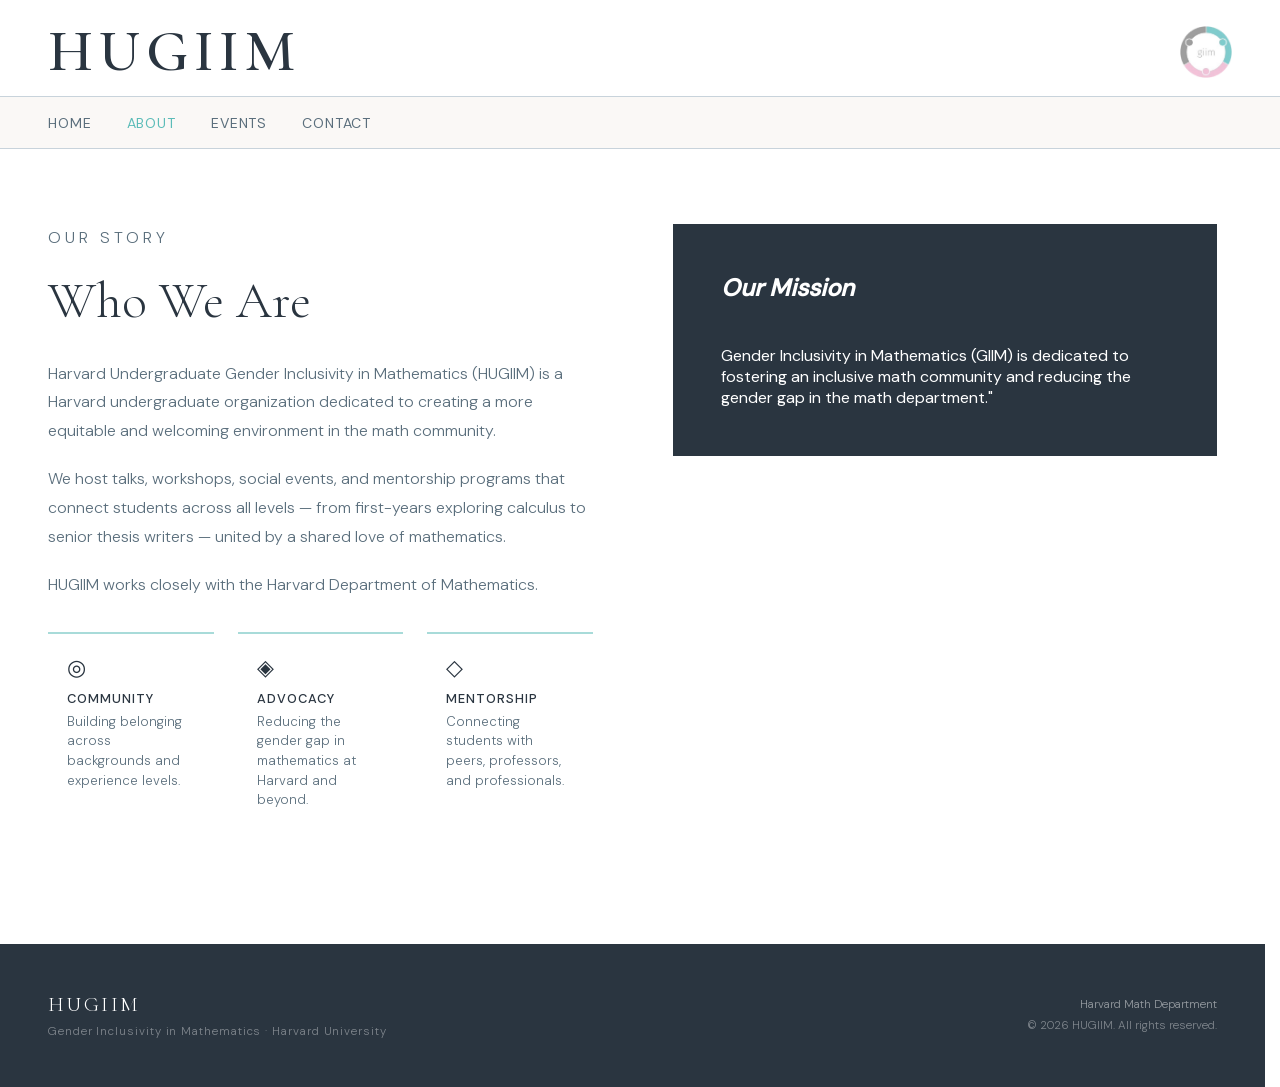
==== about.html @ d1ba58f4 "Initial commit: HUGIIM static site (pages, styles, fonts, images) Made-with: Cursor" ====
<!DOCTYPE html>
<html lang="en">
<head>
<meta charset="UTF-8">
<meta name="viewport" content="width=device-width, initial-scale=1.0">
<title>About — GIIM</title>
<link rel="preload" href="fonts/dm-sans.woff2" as="font" type="font/woff2" crossorigin>
<link rel="preload" href="fonts/cormorant-garamond.woff2" as="font" type="font/woff2" crossorigin>
<link rel="preload" href="fonts/cormorant-garamond-italic.woff2" as="font" type="font/woff2" crossorigin>
<link rel="preload" href="images/logo.png" as="image" type="image/png">
<link rel="icon" href="images/favicon.png" type="image/png" sizes="32x32">
<link rel="apple-touch-icon" href="images/logo.png">
<link rel="stylesheet" href="styles.css">
</head>
<body>

<header class="site-header">
  <div class="site-header-inner">
    <div class="header-top">
      <a href="giim.html" class="header-wordmark">HUGIIM</a>
      <a href="giim.html" class="header-logo" aria-label="HUGIIM home">
        <img src="images/logo.png" alt="" width="225" height="225" decoding="async">
      </a>
    </div>
    <nav class="header-nav" aria-label="Main">
      <ul class="nav-links">
        <li><a href="giim.html">Home</a></li>
        <li><a href="about.html" aria-current="page">About</a></li>
        <li><a href="schedule.html">Events</a></li>
        <li><a href="contact.html">Contact</a></li>
      </ul>
    </nav>
  </div>
</header>

<main class="page-main">
<section class="about" id="about">
  <div class="about-text">
    <p class="section-label">Our Story</p>
    <h2 class="section-title">Who We Are</h2>
    <p>Harvard Undergraduate Gender Inclusivity in Mathematics (HUGIIM) is a Harvard undergraduate organization dedicated to creating a more equitable and welcoming environment in the math community.</p>
    <p>We host talks, workshops, social events, and mentorship programs that connect students across all levels — from first-years exploring calculus to senior thesis writers — united by a shared love of mathematics.</p>
    <p>HUGIIM works closely with the Harvard Department of Mathematics.</p>
    <div class="pillars">
      <div class="pillar">
        <div class="pillar-icon">◎</div>
        <h4>Community</h4>
        <p>Building belonging across backgrounds and experience levels.</p>
      </div>
      <div class="pillar">
        <div class="pillar-icon">◈</div>
        <h4>Advocacy</h4>
        <p>Reducing the gender gap in mathematics at Harvard and beyond.</p>
      </div>
      <div class="pillar">
        <div class="pillar-icon">◇</div>
        <h4>Mentorship</h4>
        <p>Connecting students with peers, professors, and professionals.</p>
      </div>
    </div>
  </div>

  <div class="mission-card">
    <h2 style="color:white;"><i>Our Mission</i></h2>
    <br>
    <br>
    Gender Inclusivity in Mathematics (GIIM) is dedicated to fostering an inclusive math community and reducing the gender gap in the math department."
  </div>
</section>
</main>

<footer>
  <div class="footer-left">
    <div class="footer-wordmark">HUGIIM</div>
    <div class="footer-sub">Gender Inclusivity in Mathematics · Harvard University</div>
  </div>
  <div class="footer-right">
    <a href="https://www.math.harvard.edu" target="_blank">Harvard Math Department</a><br>
    <span>© 2026 HUGIIM. All rights reserved.</span>
  </div>
</footer>

</body>
</html>
---- styles.css ----
/* Self-hosted fonts — swap keeps weights consistent (optional caused fallback “random bold”) */
@font-face {
  font-family: 'Cormorant Garamond';
  font-style: italic;
  font-weight: 300;
  font-display: swap;
  src: url('fonts/cormorant-garamond-italic.woff2') format('woff2');
}

@font-face {
  font-family: 'Cormorant Garamond';
  font-style: italic;
  font-weight: 400;
  font-display: swap;
  src: url('fonts/cormorant-garamond-italic.woff2') format('woff2');
}

@font-face {
  font-family: 'Cormorant Garamond';
  font-style: normal;
  font-weight: 300;
  font-display: swap;
  src: url('fonts/cormorant-garamond.woff2') format('woff2');
}

@font-face {
  font-family: 'Cormorant Garamond';
  font-style: normal;
  font-weight: 400;
  font-display: swap;
  src: url('fonts/cormorant-garamond.woff2') format('woff2');
}

@font-face {
  font-family: 'Cormorant Garamond';
  font-style: normal;
  font-weight: 600;
  font-display: swap;
  src: url('fonts/cormorant-garamond.woff2') format('woff2');
}

@font-face {
  font-family: 'DM Sans';
  font-style: normal;
  font-weight: 300;
  font-display: swap;
  src: url('fonts/dm-sans.woff2') format('woff2');
}

@font-face {
  font-family: 'DM Sans';
  font-style: normal;
  font-weight: 400;
  font-display: swap;
  src: url('fonts/dm-sans.woff2') format('woff2');
}

@font-face {
  font-family: 'DM Sans';
  font-style: normal;
  font-weight: 500;
  font-display: swap;
  src: url('fonts/dm-sans.woff2') format('woff2');
}

:root {
  --gray: #8a9aaa;
  --gray-light: #c8d3db;
  --gray-dark: #4a5a68;
  --teal: #5bbcb8;
  --teal-light: #a8dbd9;
  --pink: #e8849a;
  --pink-light: #f2b8c6;
  --off-white: #f7f5f2;
  --dark: #2a3540;
  --mid: #5a6e7c;
  --header-h: clamp(6.25rem, 14vw, 8rem);
}

* { margin: 0; padding: 0; box-sizing: border-box; }

html {
  scroll-behavior: smooth;
  scrollbar-gutter: stable;
}

body {
  font-family: 'DM Sans', sans-serif;
  font-weight: 400;
  background: #fff;
  color: var(--dark);
  overflow-x: hidden;
  padding-top: var(--header-h);
  -webkit-font-smoothing: antialiased;
  -moz-osx-font-smoothing: grayscale;
}

/* We only load DM Sans up to 500 — avoid browser default 700 / faux-bold on strong */
b,
strong {
  font-weight: 500;
}

.header-wordmark,
.hero-title,
.section-title,
.calendar-panel-header,
.mission-card blockquote,
.event-title,
.contact-form-area h3,
.gallery-strip .gimg,
.footer-wordmark {
  font-synthesis: none;
}

/* SITE HEADER — title row + double-line nav */
.site-header {
  position: fixed;
  top: 0;
  left: 0;
  right: 0;
  z-index: 100;
  background: #fff;
}

.site-header-inner {
  position: relative;
}

.header-top {
  display: flex;
  align-items: center;
  justify-content: space-between;
  gap: 1rem;
  padding: 1.45rem 3rem 0.9rem;
  min-height: 3.75rem;
}

.header-logo {
  display: flex;
  align-items: center;
  flex-shrink: 0;
  line-height: 0;
  opacity: 0.95;
  transition: opacity 0.2s;
}

.header-logo:hover {
  opacity: 1;
}

.header-logo img {
  width: clamp(2.5rem, 6.5vw, 3.25rem);
  height: auto;
  display: block;
}

.header-wordmark {
  font-family: 'Cormorant Garamond', serif;
  font-size: clamp(2.15rem, 5.5vw, 3.65rem);
  font-weight: 600;
  letter-spacing: 0.1em;
  color: var(--dark);
  text-transform: uppercase;
  text-decoration: none;
  line-height: 1;
  transition: color 0.2s;
}

.header-wordmark:hover { color: var(--teal); }

.header-nav {
  border-top: 1px solid var(--gray-light);
  border-bottom: 1px solid var(--gray-light);
  padding: 0.95rem 3rem;
  background: rgba(247, 245, 242, 0.65);
}

.nav-links {
  display: flex;
  flex-wrap: wrap;
  gap: 1.75rem 2.2rem;
  list-style: none;
  align-items: center;
}

.nav-links a {
  font-size: 0.88rem;
  font-weight: 400;
  letter-spacing: 0.06em;
  color: var(--mid);
  text-decoration: none;
  text-transform: uppercase;
  transition: color 0.2s;
}

.nav-links a:hover { color: var(--teal); }

.nav-links a[aria-current="page"] {
  color: var(--teal);
  font-weight: 400;
}

.page-main { min-height: 50vh; }

/* HERO (home only — other pages don’t use .hero) */
.hero {
  display: flex;
  flex-direction: column;
  justify-content: flex-start;
  padding: 4.25rem 3rem 1.75rem;
  position: relative;
  overflow: hidden;
}

.hero-bg {
  position: absolute;
  top: -100px;
  right: -80px;
  width: 520px;
  height: 520px;
  pointer-events: none;
}

.hero-bg circle { opacity: 0.12; }

.hero-tag {
  font-size: 0.75rem;
  font-weight: 500;
  letter-spacing: 0.2em;
  text-transform: uppercase;
  color: var(--teal);
  margin-bottom: 1.65rem;
}

.hero-title {
  font-family: 'Cormorant Garamond', serif;
  font-size: clamp(3.5rem, 8vw, 7.5rem);
  font-weight: 300;
  line-height: 0.95;
  color: var(--dark);
  max-width: 780px;
  margin-bottom: 2rem;
}

.hero-title em {
  font-style: italic;
  color: var(--teal);
}

.hero-subtitle {
  font-size: 1.05rem;
  font-weight: 300;
  line-height: 1.7;
  color: var(--mid);
  max-width: 520px;
  margin-bottom: 3rem;
}

.hero-cta {
  display: inline-flex;
  align-items: center;
  gap: 0.6rem;
  padding: 0.9rem 2rem;
  font-size: 0.82rem;
  font-weight: 500;
  letter-spacing: 0.1em;
  text-transform: uppercase;
  color: white;
  background: var(--dark);
  text-decoration: none;
  transition: background 0.2s;
}

.hero-cta:hover { background: var(--teal); }

.hero-scroll {
  position: absolute;
  bottom: 2.5rem;
  left: 3rem;
  font-size: 0.7rem;
  letter-spacing: 0.18em;
  text-transform: uppercase;
  color: var(--gray);
  display: flex;
  align-items: center;
  gap: 0.8rem;
}

.hero-scroll::before {
  content: '';
  display: block;
  width: 40px;
  height: 1px;
  background: var(--gray-light);
}

/* SECTION COMMONS */
section { padding: 6rem 3rem; }

.section-label {
  font-size: 0.7rem;
  font-weight: 500;
  letter-spacing: 0.25em;
  text-transform: uppercase;
  color: var(--pink);
  margin-bottom: 1rem;
}

.section-title {
  font-family: 'Cormorant Garamond', serif;
  font-size: clamp(2rem, 4vw, 3.2rem);
  font-weight: 300;
  line-height: 1.15;
  color: var(--dark);
  margin-bottom: 1.8rem;
}

/* HOME — photos: keep Community close to Learn More; add air below & inside section */
.home-photos {
  background: white;
  border-top: 1px solid var(--gray-light);
  margin-top: -1rem;
  padding: 2rem 3rem 7rem;
}

.home-photos .section-label {
  margin-bottom: 1.05rem;
}

.home-photos .section-title {
  margin-bottom: 1.5rem;
}

.home-photos-intro {
  font-size: 0.95rem;
  font-weight: 300;
  color: var(--mid);
  max-width: 560px;
  margin-bottom: 1.15rem;
}

.photo-grid {
  display: grid;
  grid-template-columns: repeat(auto-fill, minmax(240px, 1fr));
  gap: 1.5rem;
  margin-top: 2.25rem;
}

.photo-grid figure {
  position: relative;
  margin: 0;
  border-radius: 6px;
  overflow: hidden;
  background: var(--gray-light);
  aspect-ratio: 4 / 3;
  border: 1px solid var(--gray-light);
}

.photo-grid figure:focus {
  outline: 2px solid var(--teal);
  outline-offset: 2px;
}

.photo-grid figure:focus:not(:focus-visible) {
  outline: none;
}

.photo-grid img {
  width: 100%;
  height: 100%;
  object-fit: cover;
  display: block;
}

/* Hover / keyboard: caption slides up in a dark tab strip at the bottom */
.photo-grid figcaption.photo-hover-caption {
  position: absolute;
  left: 0;
  right: 0;
  bottom: 0;
  margin: 0;
  padding: 0.7rem 1rem 0.85rem;
  max-height: 45%;
  font-family: 'DM Sans', sans-serif;
  font-size: 0.8rem;
  font-weight: 400;
  line-height: 1.45;
  color: rgba(255, 255, 255, 0.96);
  text-align: left;
  background: rgba(26, 34, 42, 0.88);
  border-radius: 10px 10px 0 0;
  box-shadow: 0 -4px 20px rgba(0, 0, 0, 0.15);
  transform: translateY(100%);
  opacity: 0;
  transition: transform 0.32s ease, opacity 0.28s ease;
  pointer-events: none;
}

.photo-grid figure:hover figcaption.photo-hover-caption,
.photo-grid figure:focus-within figcaption.photo-hover-caption {
  transform: translateY(0);
  opacity: 1;
}

@media (hover: none) {
  .photo-grid figcaption.photo-hover-caption {
    transform: translateY(0);
    opacity: 1;
    background: rgba(26, 34, 42, 0.82);
  }
}

.photo-caption {
  font-size: 0.72rem;
  letter-spacing: 0.12em;
  text-transform: uppercase;
  color: var(--gray);
  margin-top: 0.5rem;
}

/* Calendar panel (wireframe-style) */
.home-calendar {
  padding: 3.25rem 3rem 5.75rem;
  max-width: 960px;
  margin: 0 auto;
}

.calendar-panel {
  background: white;
  border: 1px solid var(--gray-light);
  border-radius: 4px;
  overflow: hidden;
  box-shadow: 0 12px 40px rgba(42, 53, 64, 0.06);
}

.calendar-panel-header {
  font-family: 'Cormorant Garamond', serif;
  font-size: 1.35rem;
  font-weight: 400;
  letter-spacing: 0.06em;
  color: var(--dark);
  padding: 1rem 1.5rem;
  border-bottom: 1px solid var(--gray-light);
  background: var(--off-white);
}

.calendar-panel-body {
  min-height: 200px;
  padding: 1.5rem;
  font-size: 0.9rem;
  font-weight: 300;
  color: var(--mid);
  line-height: 1.7;
}

.calendar-panel-cta { margin-top: 1rem; }

.calendar-panel-body a {
  color: var(--teal);
  text-decoration: none;
  font-weight: 500;
  letter-spacing: 0.04em;
  text-transform: uppercase;
  font-size: 0.75rem;
}

.calendar-panel-body a:hover { text-decoration: underline; }

/* ABOUT */
.about {
  background: white;
  display: grid;
  grid-template-columns: 1fr 1fr;
  gap: 5rem;
  align-items: start;
}

.about-text p {
  font-size: 1rem;
  font-weight: 300;
  line-height: 1.8;
  color: var(--mid);
  margin-bottom: 1.2rem;
}

.mission-card {
  background: var(--dark);
  color: white;
  padding: 3rem;
  position: relative;
  overflow: hidden;
}

.mission-card blockquote {
  font-family: 'Cormorant Garamond', serif;
  font-size: 1.35rem;
  font-style: italic;
  font-weight: 300;
  line-height: 1.6;
  color: white;
  position: relative;
}

.mission-card .mission-attr {
  margin-top: 1.5rem;
  font-size: 0.75rem;
  letter-spacing: 0.15em;
  text-transform: uppercase;
  color: var(--teal-light);
}

.pillars {
  display: flex;
  gap: 1.5rem;
  margin-top: 2rem;
  flex-wrap: wrap;
}

.pillar {
  flex: 1;
  min-width: 120px;
  padding: 1.2rem;
  border-top: 2px solid var(--teal-light);
}

.pillar-icon { font-size: 1.4rem; margin-bottom: 0.5rem; }

.pillar h4 {
  font-size: 0.8rem;
  font-weight: 500;
  letter-spacing: 0.08em;
  text-transform: uppercase;
  color: var(--dark);
  margin-bottom: 0.3rem;
}

.pillar p {
  font-size: 0.82rem;
  font-weight: 300;
  color: var(--mid);
  line-height: 1.5;
}

/* SCHEDULE */
.schedule {
  background: var(--off-white);
}

.schedule-grid {
  display: grid;
  grid-template-columns: repeat(auto-fill, minmax(280px, 1fr));
  gap: 1.5rem;
  margin-top: 2.5rem;
}

/* Two events: same row, conference wider than second column */
.schedule-grid--events {
  grid-template-columns: minmax(0, 1.65fr) minmax(0, 1fr);
  align-items: stretch;
}

.schedule-grid--events > .event-card {
  min-width: 0;
}

@media (max-width: 960px) {
  .schedule-grid--events {
    grid-template-columns: 1fr;
  }
}

.event-card {
  background: white;
  padding: 2rem;
  border-left: 3px solid var(--gray-light);
  transition: border-color 0.2s, transform 0.2s;
  cursor: default;
}

.event-card:hover {
  border-color: var(--teal);
  transform: translateY(-2px);
}

.event-date {
  font-size: 0.7rem;
  letter-spacing: 0.18em;
  text-transform: uppercase;
  color: var(--pink);
  font-weight: 500;
  margin-bottom: 0.7rem;
}

.event-title {
  font-family: 'Cormorant Garamond', serif;
  font-size: 1.3rem;
  font-weight: 400;
  color: var(--dark);
  margin-bottom: 0.6rem;
  line-height: 1.3;
}

.event-desc {
  font-size: 0.85rem;
  font-weight: 300;
  color: var(--mid);
  line-height: 1.6;
}

.event-tag {
  display: inline-block;
  margin-top: 1rem;
  font-size: 0.65rem;
  letter-spacing: 0.15em;
  text-transform: uppercase;
  padding: 0.25rem 0.7rem;
  background: var(--teal-light);
  color: var(--dark);
}

.event-tag.pink { background: var(--pink-light); }
.event-tag.gray { background: var(--gray-light); }

.event-desc--long p {
  margin-bottom: 1rem;
}

.event-desc--long p:last-of-type {
  margin-bottom: 0;
}

.event-desc--long a {
  color: var(--teal);
  text-decoration: none;
  font-weight: 500;
}

.event-desc--long a:hover {
  text-decoration: underline;
}

/* GALLERY STRIP */
.gallery-strip {
  padding: 0;
  background: var(--dark);
  display: flex;
  overflow: hidden;
  height: 220px;
}

.gallery-strip .gimg {
  flex: 1;
  min-width: 200px;
  display: flex;
  align-items: center;
  justify-content: center;
  font-family: 'Cormorant Garamond', serif;
  font-size: 1rem;
  font-style: italic;
  color: rgba(255, 255, 255, 0.35);
  letter-spacing: 0.05em;
  border-right: 1px solid rgba(255, 255, 255, 0.06);
}

.gimg:nth-child(1) { background: linear-gradient(135deg, #3a4f5c 0%, #2a3540 100%); }
.gimg:nth-child(2) { background: linear-gradient(135deg, #3d6060 0%, #2a4040 100%); }
.gimg:nth-child(3) { background: linear-gradient(135deg, #5a4050 0%, #3a2a35 100%); }
.gimg:nth-child(4) { background: linear-gradient(135deg, #3a5060 0%, #2a3845 100%); }

/* CONTACT */
.form-sent-notice {
  margin: 0;
  padding: 0.85rem 3rem;
  text-align: center;
  font-size: 0.9rem;
  font-weight: 400;
  color: var(--dark);
  background: var(--teal-light);
  border-bottom: 1px solid var(--gray-light);
}

@media (max-width: 768px) {
  .form-sent-notice { padding: 0.85rem 1.25rem; }
}

.contact {
  background: white;
  display: grid;
  grid-template-columns: 1fr 1fr;
  gap: 5rem;
  align-items: start;
}

.contact-item {
  display: flex;
  align-items: flex-start;
  gap: 1rem;
  margin-bottom: 2rem;
  padding-bottom: 2rem;
  border-bottom: 1px solid var(--gray-light);
}

.contact-item:last-child { border-bottom: none; }

.contact-icon {
  width: 36px;
  height: 36px;
  flex-shrink: 0;
  display: flex;
  align-items: center;
  justify-content: center;
  background: var(--off-white);
  font-size: 1rem;
}

.contact-item h4 {
  font-size: 0.72rem;
  letter-spacing: 0.18em;
  text-transform: uppercase;
  color: var(--gray);
  font-weight: 500;
  margin-bottom: 0.3rem;
}

.contact-item a,
.contact-item p {
  font-size: 0.9rem;
  font-weight: 300;
  color: var(--dark);
  text-decoration: none;
  line-height: 1.5;
}

.contact-item a:hover { color: var(--teal); }

.social-links {
  display: flex;
  gap: 0.8rem;
  margin-top: 0.4rem;
  flex-wrap: wrap;
}

.social-btn {
  display: inline-flex;
  align-items: center;
  gap: 0.4rem;
  padding: 0.4rem 0.9rem;
  font-size: 0.72rem;
  letter-spacing: 0.12em;
  text-transform: uppercase;
  font-weight: 500;
  text-decoration: none;
  border: 1px solid var(--gray-light);
  color: var(--dark);
  transition: all 0.2s;
}

.social-btn:hover {
  background: var(--dark);
  color: white;
  border-color: var(--dark);
}

.contact-form-area h3 {
  font-family: 'Cormorant Garamond', serif;
  font-size: 1.6rem;
  font-weight: 300;
  color: var(--dark);
  margin-bottom: 1.5rem;
}

.form-field { margin-bottom: 1.2rem; }

.form-field label {
  display: block;
  font-size: 0.7rem;
  letter-spacing: 0.15em;
  text-transform: uppercase;
  color: var(--gray);
  margin-bottom: 0.4rem;
}

.form-field input,
.form-field textarea {
  width: 100%;
  padding: 0.8rem 1rem;
  border: 1px solid var(--gray-light);
  background: var(--off-white);
  font-family: 'DM Sans', sans-serif;
  font-size: 0.9rem;
  font-weight: 300;
  color: var(--dark);
  outline: none;
  transition: border-color 0.2s;
  resize: none;
}

.form-field input:focus,
.form-field textarea:focus { border-color: var(--teal); }

.form-submit {
  width: 100%;
  padding: 1rem;
  background: var(--dark);
  color: white;
  border: none;
  cursor: pointer;
  font-family: 'DM Sans', sans-serif;
  font-size: 0.8rem;
  letter-spacing: 0.15em;
  text-transform: uppercase;
  font-weight: 500;
  transition: background 0.2s;
}

.form-submit:hover { background: var(--teal); }

/* FOOTER */
footer {
  background: var(--dark);
  color: white;
  padding: 3rem;
  display: flex;
  align-items: center;
  justify-content: space-between;
  flex-wrap: wrap;
  gap: 1.5rem;
}

.footer-wordmark {
  font-family: 'Cormorant Garamond', serif;
  font-size: 1.3rem;
  font-weight: 300;
  letter-spacing: 0.12em;
  margin-bottom: 0.4rem;
}

.footer-sub {
  font-size: 0.72rem;
  font-weight: 300;
  color: rgba(255, 255, 255, 0.4);
  letter-spacing: 0.08em;
}

.footer-right {
  font-size: 0.72rem;
  font-weight: 300;
  color: rgba(255, 255, 255, 0.4);
  text-align: right;
  line-height: 1.8;
}

.footer-right a {
  color: rgba(255, 255, 255, 0.5);
  text-decoration: none;
}

.footer-right a:hover { color: var(--teal); }

/* RESPONSIVE */
@media (max-width: 768px) {
  .header-top {
    padding: 1.1rem 1.25rem 0.65rem;
    min-height: 3.25rem;
  }

  .header-nav { padding: 0.75rem 1.25rem; }

  .nav-links {
    gap: 1rem 1.25rem;
  }

  .nav-links a { font-size: 0.8rem; }

  section { padding: 4rem 1.5rem; }

  .hero { padding: 3rem 1.5rem 1.5rem; }

  .home-photos {
    margin-top: -0.65rem;
    padding: 1.75rem 1.5rem 4.75rem;
  }

  .home-calendar { padding: 2.5rem 1.5rem 4.25rem; }

  .about,
  .contact { grid-template-columns: 1fr; gap: 2.5rem; }

  .hero-bg {
    width: 280px;
    height: 280px;
    top: -50px;
    right: -40px;
  }

  footer {
    padding: 2rem 1.5rem;
    flex-direction: column;
  }

  .footer-right { text-align: left; }
}

/* Hero loads static (no staggered fade) to avoid “jump” on paint */
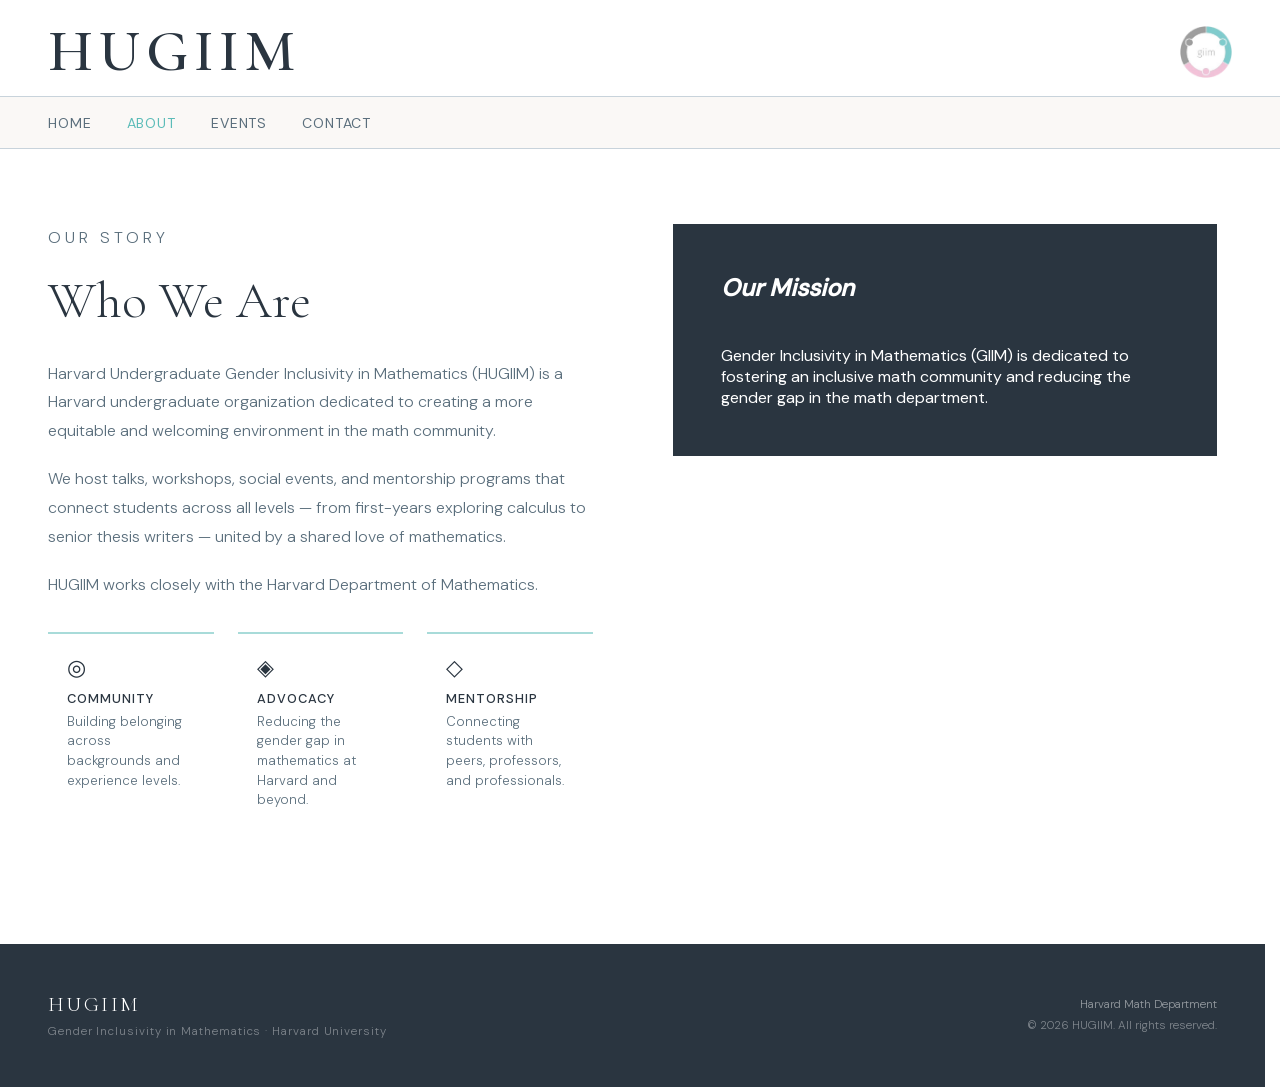
==== commit 7eb079ed: "Use index.html for GitHub Pages; redirect giim.html to home Made-with: Cursor" ====
--- a/about.html
+++ b/about.html
@@ -17,14 +17,14 @@
 <header class="site-header">
   <div class="site-header-inner">
     <div class="header-top">
-      <a href="giim.html" class="header-wordmark">HUGIIM</a>
-      <a href="giim.html" class="header-logo" aria-label="HUGIIM home">
+      <a href="index.html" class="header-wordmark">HUGIIM</a>
+      <a href="index.html" class="header-logo" aria-label="HUGIIM home">
         <img src="images/logo.png" alt="" width="225" height="225" decoding="async">
       </a>
     </div>
     <nav class="header-nav" aria-label="Main">
       <ul class="nav-links">
-        <li><a href="giim.html">Home</a></li>
+        <li><a href="index.html">Home</a></li>
         <li><a href="about.html" aria-current="page">About</a></li>
         <li><a href="schedule.html">Events</a></li>
         <li><a href="contact.html">Contact</a></li>
@@ -64,7 +64,7 @@
     <h2 style="color:white;"><i>Our Mission</i></h2>
     <br>
     <br>
-    Gender Inclusivity in Mathematics (GIIM) is dedicated to fostering an inclusive math community and reducing the gender gap in the math department."
+    Gender Inclusivity in Mathematics (GIIM) is dedicated to fostering an inclusive math community and reducing the gender gap in the math department.
   </div>
 </section>
 </main>
